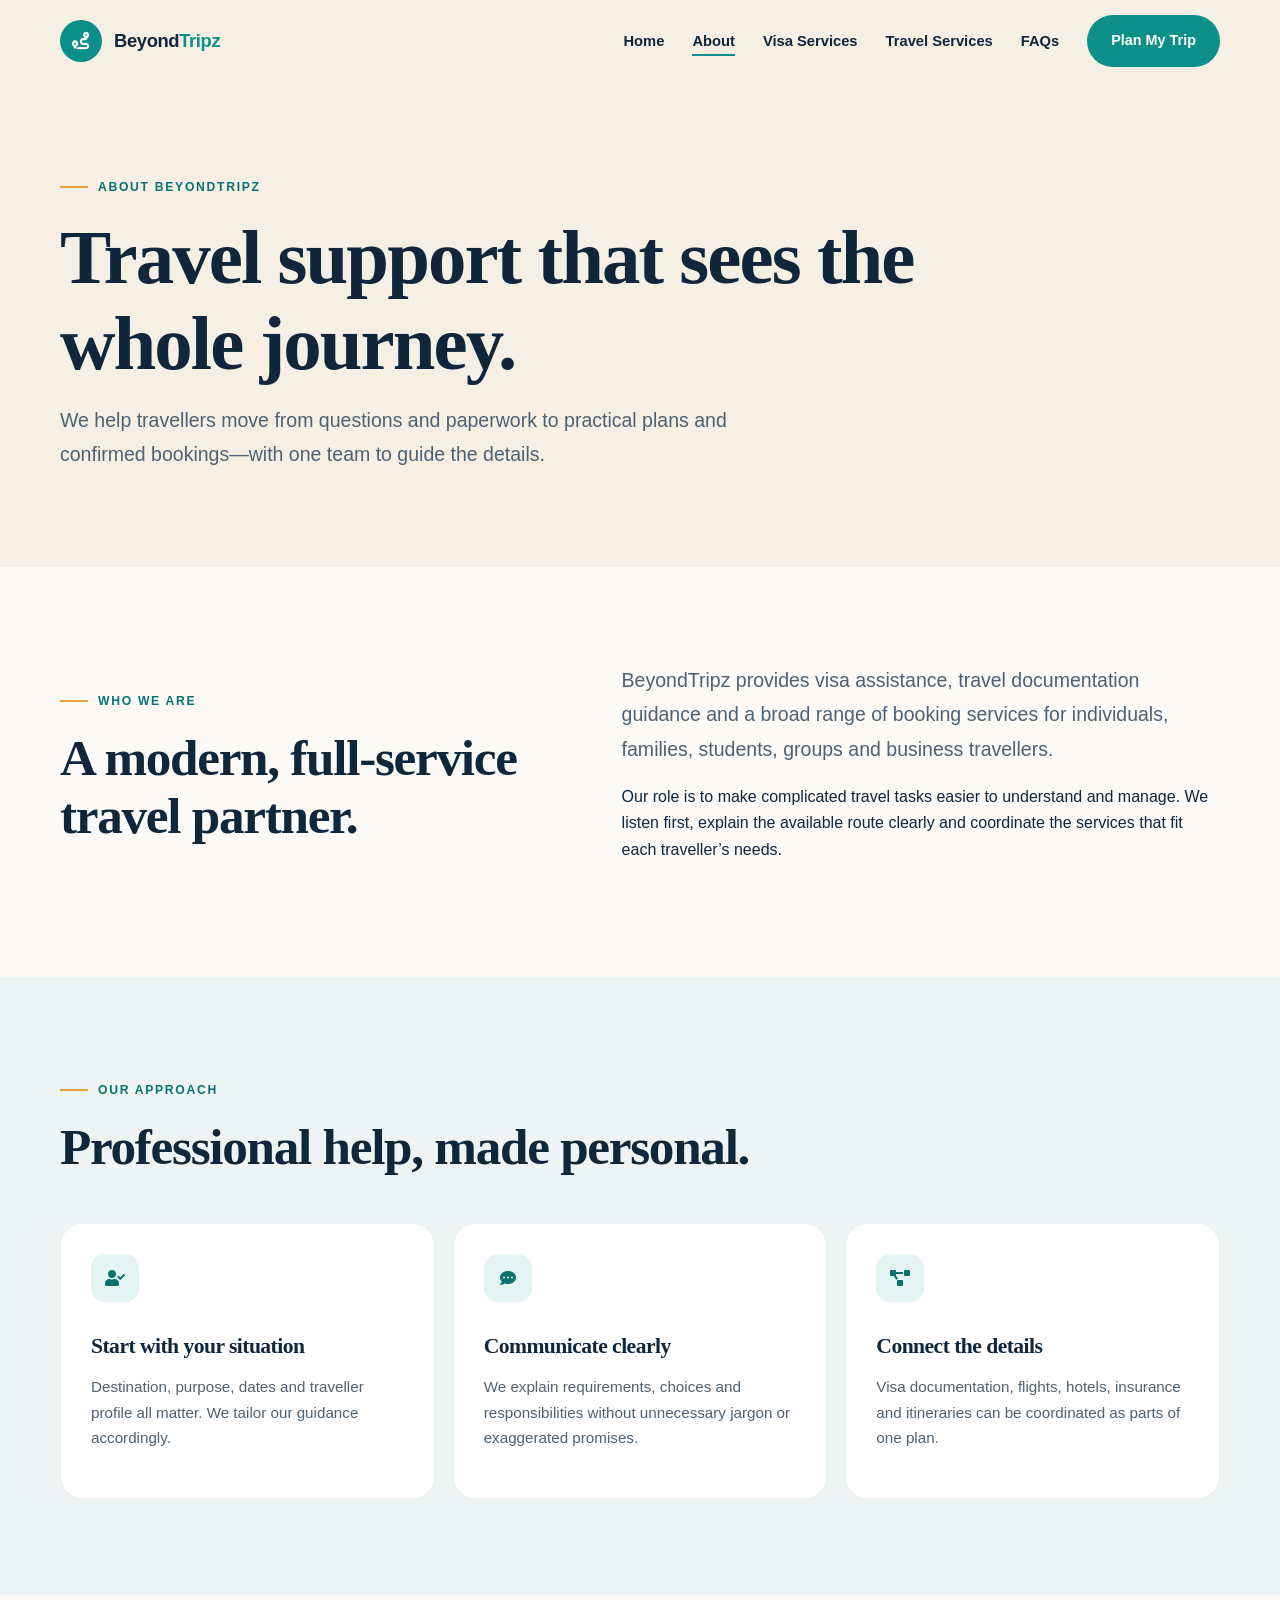
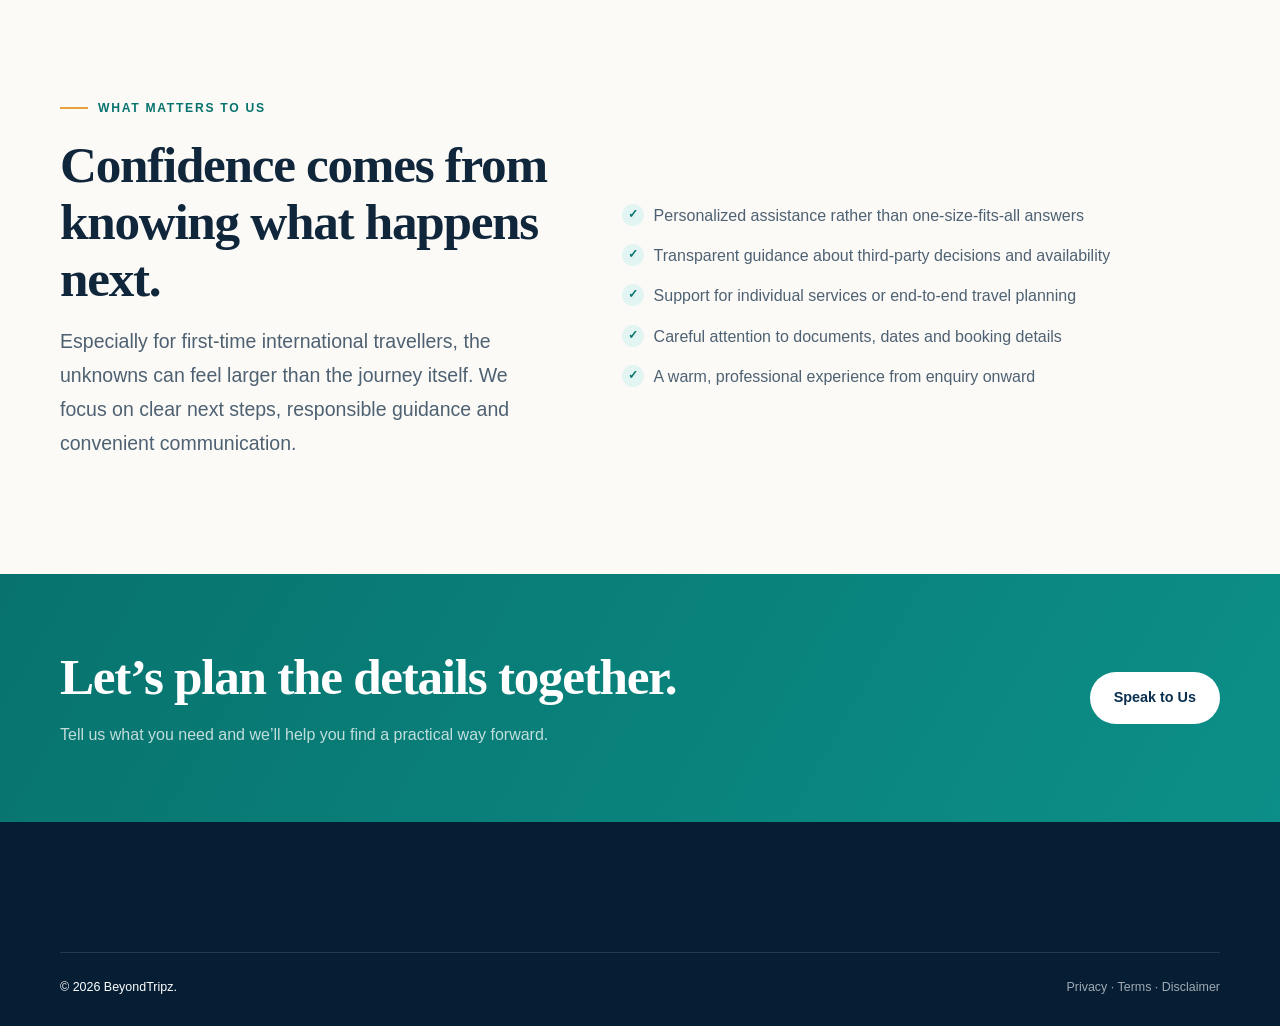
==== about.html @ 84943412 "Upgrade BeyondTripz website" ====
<!doctype html><html lang="en"><head><meta charset="utf-8"><meta name="viewport" content="width=device-width,initial-scale=1"><title>About BeyondTripz | Your Complete Travel Partner</title><meta name="description" content="Meet BeyondTripz, a professional travel partner for visas, documentation, holidays and bookings."><link rel="stylesheet" href="assets/css/fontawesome-all.min.css"><link rel="stylesheet" href="assets/css/beyondtripz.css"></head><body>
<header class="site-header scrolled" data-header><div class="container nav-wrap"><a class="brand" href="index.html"><span class="brand-mark"><i class="fas fa-route"></i></span><span class="brand-name">Beyond<span>Tripz</span></span></a><button class="menu-toggle" data-menu-toggle aria-label="Open menu"><i class="fas fa-bars"></i></button><nav><ul class="nav-links" data-menu><li><a href="index.html">Home</a></li><li><a href="about.html" aria-current="page">About</a></li><li><a href="visas.html">Visa Services</a></li><li><a href="services.html">Travel Services</a></li><li><a href="faq.html">FAQs</a></li><li><a class="btn" href="contact.html">Plan My Trip</a></li></ul></nav></div></header>
<main><section class="page-hero"><div class="container"><p class="eyebrow">About BeyondTripz</p><h1>Travel support that sees the whole journey.</h1><p class="lead">We help travellers move from questions and paperwork to practical plans and confirmed bookings—with one team to guide the details.</p></div></section>
<section class="section"><div class="container split"><div><p class="eyebrow">Who we are</p><h2>A modern, full-service travel partner.</h2></div><div><p class="lead">BeyondTripz provides visa assistance, travel documentation guidance and a broad range of booking services for individuals, families, students, groups and business travellers.</p><p>Our role is to make complicated travel tasks easier to understand and manage. We listen first, explain the available route clearly and coordinate the services that fit each traveller’s needs.</p></div></div></section>
<section class="section services"><div class="container"><div class="section-head"><p class="eyebrow">Our approach</p><h2>Professional help, made personal.</h2></div><div class="card-grid"><article class="service-card"><span class="icon"><i class="fas fa-user-check"></i></span><h3>Start with your situation</h3><p>Destination, purpose, dates and traveller profile all matter. We tailor our guidance accordingly.</p></article><article class="service-card"><span class="icon"><i class="fas fa-comment-dots"></i></span><h3>Communicate clearly</h3><p>We explain requirements, choices and responsibilities without unnecessary jargon or exaggerated promises.</p></article><article class="service-card"><span class="icon"><i class="fas fa-project-diagram"></i></span><h3>Connect the details</h3><p>Visa documentation, flights, hotels, insurance and itineraries can be coordinated as parts of one plan.</p></article></div></div></section>
<section class="section"><div class="container split"><div><p class="eyebrow">What matters to us</p><h2>Confidence comes from knowing what happens next.</h2><p class="lead">Especially for first-time international travellers, the unknowns can feel larger than the journey itself. We focus on clear next steps, responsible guidance and convenient communication.</p></div><div><ul class="check-list"><li>Personalized assistance rather than one-size-fits-all answers</li><li>Transparent guidance about third-party decisions and availability</li><li>Support for individual services or end-to-end travel planning</li><li>Careful attention to documents, dates and booking details</li><li>A warm, professional experience from enquiry onward</li></ul></div></div></section>
<section class="cta-band"><div class="container cta-grid"><div><h2>Let’s plan the details together.</h2><p>Tell us what you need and we’ll help you find a practical way forward.</p></div><a class="btn btn-light" href="contact.html">Speak to Us</a></div></section></main>
<footer class="site-footer"><div class="container"><div class="footer-bottom"><span>© <span data-year></span> BeyondTripz.</span><span><a href="legal.html">Privacy · Terms · Disclaimer</a></span></div></div></footer><script src="assets/js/beyondtripz.js"></script></body></html>
---- assets/css/beyondtripz.css ----
:root {
  --ink: #10263b;
  --ink-soft: #4e6172;
  --navy: #0b2f4f;
  --navy-deep: #061e34;
  --teal: #0c8f88;
  --teal-dark: #08736e;
  --sand: #f5efe4;
  --cream: #fbfaf7;
  --white: #ffffff;
  --line: #dbe4e8;
  --amber: #e9a23b;
  --shadow: 0 24px 70px rgba(7, 34, 55, 0.12);
  --radius: 22px;
}

* { box-sizing: border-box; }
html { scroll-behavior: smooth; }
body {
  margin: 0;
  color: var(--ink);
  background: var(--cream);
  font-family: "Inter", "Segoe UI", Arial, sans-serif;
  font-size: 16px;
  line-height: 1.65;
  -webkit-font-smoothing: antialiased;
}
body.menu-open { overflow: hidden; }
a { color: inherit; text-decoration: none; }
img { display: block; width: 100%; }
button, input, select, textarea { font: inherit; }
button { cursor: pointer; }
.container { width: min(1160px, calc(100% - 40px)); margin: 0 auto; }
.narrow { width: min(780px, calc(100% - 40px)); margin: 0 auto; }
.eyebrow {
  display: inline-flex;
  align-items: center;
  gap: 10px;
  margin: 0 0 18px;
  color: var(--teal-dark);
  font-size: .76rem;
  font-weight: 800;
  letter-spacing: .14em;
  text-transform: uppercase;
}
.eyebrow::before { content: ""; width: 28px; height: 2px; background: var(--amber); }
h1, h2, h3, h4 { margin: 0 0 16px; font-family: Georgia, "Times New Roman", serif; line-height: 1.12; letter-spacing: -.025em; }
h1 { font-size: clamp(2.75rem, 7vw, 5.8rem); }
h2 { font-size: clamp(2rem, 4vw, 3.45rem); }
h3 { font-size: 1.35rem; }
p { margin: 0 0 18px; }
.lead { color: var(--ink-soft); font-size: clamp(1.05rem, 2vw, 1.22rem); line-height: 1.75; }
.muted { color: var(--ink-soft); }
.section { padding: 96px 0; }
.section-sm { padding: 68px 0; }
.section-head { max-width: 720px; margin-bottom: 48px; }
.section-head.center { margin-inline: auto; text-align: center; }
.section-head.center .eyebrow { justify-content: center; }
.kicker { color: var(--teal-dark); font-weight: 800; font-size: .8rem; letter-spacing: .12em; text-transform: uppercase; }

.site-header {
  position: fixed;
  inset: 0 0 auto;
  z-index: 50;
  border-bottom: 1px solid transparent;
  transition: .25s ease;
}
.site-header.scrolled { background: rgba(251,250,247,.96); border-color: var(--line); box-shadow: 0 10px 30px rgba(7,34,55,.06); backdrop-filter: blur(14px); }
.nav-wrap { height: 82px; display: flex; align-items: center; justify-content: space-between; gap: 30px; }
.brand { display: inline-flex; align-items: center; gap: 12px; font-weight: 800; }
.brand-mark { display: grid; place-items: center; width: 42px; height: 42px; border-radius: 50%; background: var(--teal); color: #fff; font-size: 1.1rem; }
.brand-name { font-size: 1.15rem; letter-spacing: -.02em; }
.brand-name span { color: var(--teal); }
.nav-links { display: flex; align-items: center; gap: 28px; list-style: none; margin: 0; padding: 0; font-size: .92rem; font-weight: 700; }
.nav-links a { position: relative; }
.nav-links a:not(.btn)::after { content: ""; position: absolute; left: 0; right: 100%; bottom: -7px; height: 2px; background: var(--teal); transition: .2s; }
.nav-links a:hover::after, .nav-links a[aria-current="page"]::after { right: 0; }
.menu-toggle { display: none; width: 44px; height: 44px; border: 0; border-radius: 50%; background: var(--white); color: var(--ink); box-shadow: 0 5px 20px rgba(0,0,0,.08); }

.btn { display: inline-flex; min-height: 52px; align-items: center; justify-content: center; gap: 10px; padding: 0 23px; border: 1px solid transparent; border-radius: 999px; background: var(--teal); color: #fff; font-size: .9rem; font-weight: 800; transition: transform .2s, box-shadow .2s, background .2s; }
.btn:hover { transform: translateY(-2px); background: var(--teal-dark); box-shadow: 0 14px 30px rgba(12,143,136,.24); }
.btn-outline { border-color: rgba(16,38,59,.22); background: transparent; color: var(--ink); }
.btn-outline:hover { background: var(--ink); color: #fff; box-shadow: none; }
.btn-light { background: #fff; color: var(--navy); }
.btn-light:hover { background: var(--sand); color: var(--navy); }
.text-link { display: inline-flex; align-items: center; gap: 8px; color: var(--teal-dark); font-weight: 800; }
.button-row { display: flex; flex-wrap: wrap; gap: 12px; margin-top: 30px; }

.hero { position: relative; min-height: 760px; display: grid; align-items: center; overflow: hidden; padding: 140px 0 85px; background: linear-gradient(105deg, rgba(251,250,247,.98) 0%, rgba(251,250,247,.92) 48%, rgba(251,250,247,.12) 72%), url("../../images/banner.jpg") center/cover; }
.hero::after { content: ""; position: absolute; inset: auto -80px -160px auto; width: 360px; height: 360px; border: 80px solid rgba(12,143,136,.1); border-radius: 50%; }
.hero-content { position: relative; z-index: 2; max-width: 730px; }
.hero h1 { max-width: 700px; color: var(--navy-deep); }
.hero h1 em { color: var(--teal); font-style: normal; }
.hero .lead { max-width: 610px; }
.trust-strip { position: absolute; z-index: 3; left: 0; right: 0; bottom: 0; background: rgba(6,30,52,.94); color: #fff; }
.trust-grid { display: grid; grid-template-columns: repeat(3, 1fr); }
.trust-item { display: flex; gap: 14px; align-items: center; padding: 22px 28px; border-right: 1px solid rgba(255,255,255,.13); }
.trust-item:last-child { border-right: 0; }
.trust-item i { color: #68d4cb; font-size: 1.15rem; }
.trust-item strong { display: block; font-size: .92rem; }
.trust-item small { color: rgba(255,255,255,.65); }

.intro-grid, .split { display: grid; grid-template-columns: .9fr 1.1fr; gap: 72px; align-items: center; }
.intro-card { padding: 38px; border: 1px solid var(--line); border-radius: var(--radius); background: #fff; box-shadow: var(--shadow); }
.check-list { display: grid; gap: 14px; list-style: none; padding: 0; margin: 24px 0 0; }
.check-list li { position: relative; padding-left: 32px; color: var(--ink-soft); }
.check-list li::before { content: "✓"; position: absolute; left: 0; top: 1px; display: grid; place-items: center; width: 22px; height: 22px; border-radius: 50%; background: #e2f5f2; color: var(--teal-dark); font-weight: 900; font-size: .75rem; }

.services { background: #edf4f3; }
.card-grid { display: grid; grid-template-columns: repeat(3, 1fr); gap: 18px; }
.service-card { position: relative; min-height: 270px; padding: 30px; overflow: hidden; border: 1px solid rgba(16,38,59,.08); border-radius: var(--radius); background: #fff; transition: transform .25s, box-shadow .25s; }
.service-card:hover { transform: translateY(-6px); box-shadow: var(--shadow); }
.service-card.featured { grid-column: span 2; background: var(--navy); color: #fff; }
.service-card.featured p { color: rgba(255,255,255,.72); max-width: 560px; }
.service-card p { color: var(--ink-soft); font-size: .95rem; }
.service-card .icon { display: grid; place-items: center; width: 48px; height: 48px; margin-bottom: 32px; border-radius: 14px; background: #e3f4f2; color: var(--teal-dark); }
.service-card.featured .icon { background: rgba(255,255,255,.12); color: #79ddd4; }
.service-card .text-link { position: absolute; left: 30px; bottom: 26px; }
.service-card.featured .text-link { color: #79ddd4; }

.visual-card { position: relative; min-height: 520px; overflow: hidden; border-radius: 28px; background: url("../../images/pic01.jpg") center/cover; box-shadow: var(--shadow); }
.visual-card::after { content: ""; position: absolute; inset: 0; background: linear-gradient(to top, rgba(6,30,52,.78), transparent 55%); }
.visual-caption { position: absolute; z-index: 2; left: 32px; right: 32px; bottom: 28px; color: #fff; }
.visual-caption p { margin: 0; color: rgba(255,255,255,.75); }
.tag-list { display: flex; flex-wrap: wrap; gap: 9px; list-style: none; padding: 0; margin: 24px 0 0; }
.tag-list li { padding: 8px 13px; border-radius: 999px; background: var(--sand); font-size: .82rem; font-weight: 700; }

.process { background: var(--navy-deep); color: #fff; }
.process .eyebrow { color: #78d8d0; }
.process .lead { color: rgba(255,255,255,.68); }
.steps { display: grid; grid-template-columns: repeat(5, 1fr); gap: 10px; counter-reset: step; }
.step { position: relative; padding: 26px 18px; border-left: 1px solid rgba(255,255,255,.16); counter-increment: step; }
.step::before { content: "0" counter(step); display: block; margin-bottom: 26px; color: #78d8d0; font-size: .78rem; font-weight: 800; letter-spacing: .12em; }
.step p { color: rgba(255,255,255,.62); font-size: .9rem; }

.why-grid { display: grid; grid-template-columns: 1fr 1fr; gap: 22px; }
.reason { padding: 28px; border-top: 1px solid var(--line); }
.reason span { display: inline-block; margin-bottom: 14px; color: var(--amber); font-weight: 900; }
.reason p { color: var(--ink-soft); margin: 0; }

.testimonial { padding: 56px; border-radius: 28px; background: var(--sand); text-align: center; }
.testimonial blockquote { max-width: 700px; margin: 0 auto 22px; font: 1.65rem/1.45 Georgia, serif; }
.testimonial small { color: var(--ink-soft); }
.faq-list { border-top: 1px solid var(--line); }
.faq-item { border-bottom: 1px solid var(--line); }
.faq-question { width: 100%; display: flex; justify-content: space-between; gap: 24px; padding: 24px 0; border: 0; background: transparent; color: var(--ink); text-align: left; font-weight: 800; }
.faq-question span:last-child { color: var(--teal); font-size: 1.25rem; transition: transform .2s; }
.faq-answer { display: none; max-width: 760px; padding: 0 0 24px; color: var(--ink-soft); }
.faq-item.open .faq-answer { display: block; }
.faq-item.open .faq-question span:last-child { transform: rotate(45deg); }

.cta-band { overflow: hidden; padding: 74px 0; background: linear-gradient(120deg, var(--teal-dark), var(--teal)); color: #fff; }
.cta-grid { display: flex; align-items: center; justify-content: space-between; gap: 40px; }
.cta-grid p { margin: 0; color: rgba(255,255,255,.75); }

.page-hero { padding: 170px 0 78px; background: var(--sand); }
.page-hero h1 { max-width: 900px; font-size: clamp(2.6rem, 6vw, 4.8rem); }
.page-hero p { max-width: 720px; }
.content-grid { display: grid; grid-template-columns: 280px 1fr; gap: 70px; align-items: start; }
.side-nav { position: sticky; top: 110px; padding: 24px; border: 1px solid var(--line); border-radius: 18px; background: #fff; }
.side-nav a { display: block; padding: 10px 0; color: var(--ink-soft); font-size: .9rem; font-weight: 700; border-bottom: 1px solid var(--line); }
.side-nav a:last-child { border: 0; }
.content-block { padding: 0 0 64px; scroll-margin-top: 110px; }
.content-block + .content-block { padding-top: 62px; border-top: 1px solid var(--line); }
.bullet-grid { display: grid; grid-template-columns: 1fr 1fr; gap: 12px 28px; margin: 22px 0; padding: 0; list-style: none; }
.bullet-grid li { position: relative; padding-left: 24px; color: var(--ink-soft); }
.bullet-grid li::before { content: "•"; position: absolute; left: 4px; color: var(--teal); font-weight: 900; }
.notice { margin: 28px 0; padding: 20px 22px; border-left: 4px solid var(--amber); background: var(--sand); color: var(--ink-soft); }

.form-card { padding: 36px; border-radius: var(--radius); background: #fff; box-shadow: var(--shadow); }
.form-grid { display: grid; grid-template-columns: 1fr 1fr; gap: 20px; }
.field.full { grid-column: 1 / -1; }
label { display: block; margin-bottom: 7px; font-size: .84rem; font-weight: 800; }
input, select, textarea { width: 100%; border: 1px solid var(--line); border-radius: 10px; padding: 13px 14px; background: #fff; color: var(--ink); }
input:focus, select:focus, textarea:focus { outline: 3px solid rgba(12,143,136,.14); border-color: var(--teal); }
textarea { min-height: 130px; resize: vertical; }
.contact-options { display: grid; gap: 14px; }
.contact-option { padding: 24px; border: 1px solid var(--line); border-radius: 16px; background: #fff; }
.contact-option i { margin-right: 10px; color: var(--teal); }

.site-footer { padding: 72px 0 28px; background: var(--navy-deep); color: #fff; }
.footer-grid { display: grid; grid-template-columns: 1.4fr repeat(3, 1fr); gap: 48px; }
.site-footer .brand { margin-bottom: 20px; }
.site-footer p, .site-footer a, .site-footer li { color: rgba(255,255,255,.62); }
.site-footer h4 { font: 800 .78rem/1.3 "Inter", sans-serif; letter-spacing: .12em; text-transform: uppercase; }
.footer-links { list-style: none; margin: 0; padding: 0; }
.footer-links li { margin-bottom: 10px; }
.footer-links a:hover { color: #fff; }
.footer-bottom { display: flex; justify-content: space-between; gap: 20px; margin-top: 58px; padding-top: 24px; border-top: 1px solid rgba(255,255,255,.12); font-size: .78rem; }
.float-contact { position: fixed; z-index: 40; right: 22px; bottom: 22px; display: grid; place-items: center; width: 58px; height: 58px; border-radius: 50%; background: #1ebf72; color: #fff; box-shadow: 0 12px 30px rgba(0,0,0,.23); }
.skip-link { position: fixed; z-index: 100; left: 12px; top: -60px; padding: 10px 14px; background: #fff; color: #000; }
.skip-link:focus { top: 12px; }

@media (max-width: 960px) {
  .nav-links { position: fixed; inset: 0 0 0 22%; display: flex; flex-direction: column; align-items: flex-start; padding: 110px 36px 40px; background: var(--cream); transform: translateX(100%); transition: transform .25s; box-shadow: -20px 0 60px rgba(0,0,0,.12); }
  .nav-links.open { transform: translateX(0); }
  .menu-toggle { display: grid; place-items: center; z-index: 2; }
  .intro-grid, .split { grid-template-columns: 1fr; gap: 44px; }
  .card-grid { grid-template-columns: 1fr 1fr; }
  .service-card.featured { grid-column: span 2; }
  .steps { grid-template-columns: 1fr 1fr; }
  .content-grid { grid-template-columns: 1fr; }
  .side-nav { position: static; display: flex; gap: 14px; overflow-x: auto; white-space: nowrap; }
  .side-nav a { border: 0; }
  .footer-grid { grid-template-columns: 1fr 1fr; }
}

@media (max-width: 680px) {
  .container, .narrow { width: min(100% - 28px, 1160px); }
  .section { padding: 72px 0; }
  .hero { min-height: 760px; padding-top: 120px; background: linear-gradient(rgba(251,250,247,.92), rgba(251,250,247,.96)), url("../../images/banner.jpg") center/cover; }
  .hero h1 { font-size: clamp(2.7rem, 14vw, 4rem); }
  .trust-strip { position: static; margin-top: 50px; }
  .trust-grid, .card-grid, .steps, .why-grid, .footer-grid, .form-grid, .bullet-grid { grid-template-columns: 1fr; }
  .trust-item { border-right: 0; border-bottom: 1px solid rgba(255,255,255,.12); }
  .service-card.featured { grid-column: auto; }
  .visual-card { min-height: 420px; }
  .testimonial { padding: 38px 24px; }
  .testimonial blockquote { font-size: 1.3rem; }
  .cta-grid, .footer-bottom { align-items: flex-start; flex-direction: column; }
  .page-hero { padding-top: 140px; }
  .form-card { padding: 24px; }
}

@media (prefers-reduced-motion: reduce) {
  *, *::before, *::after { scroll-behavior: auto !important; transition: none !important; }
}
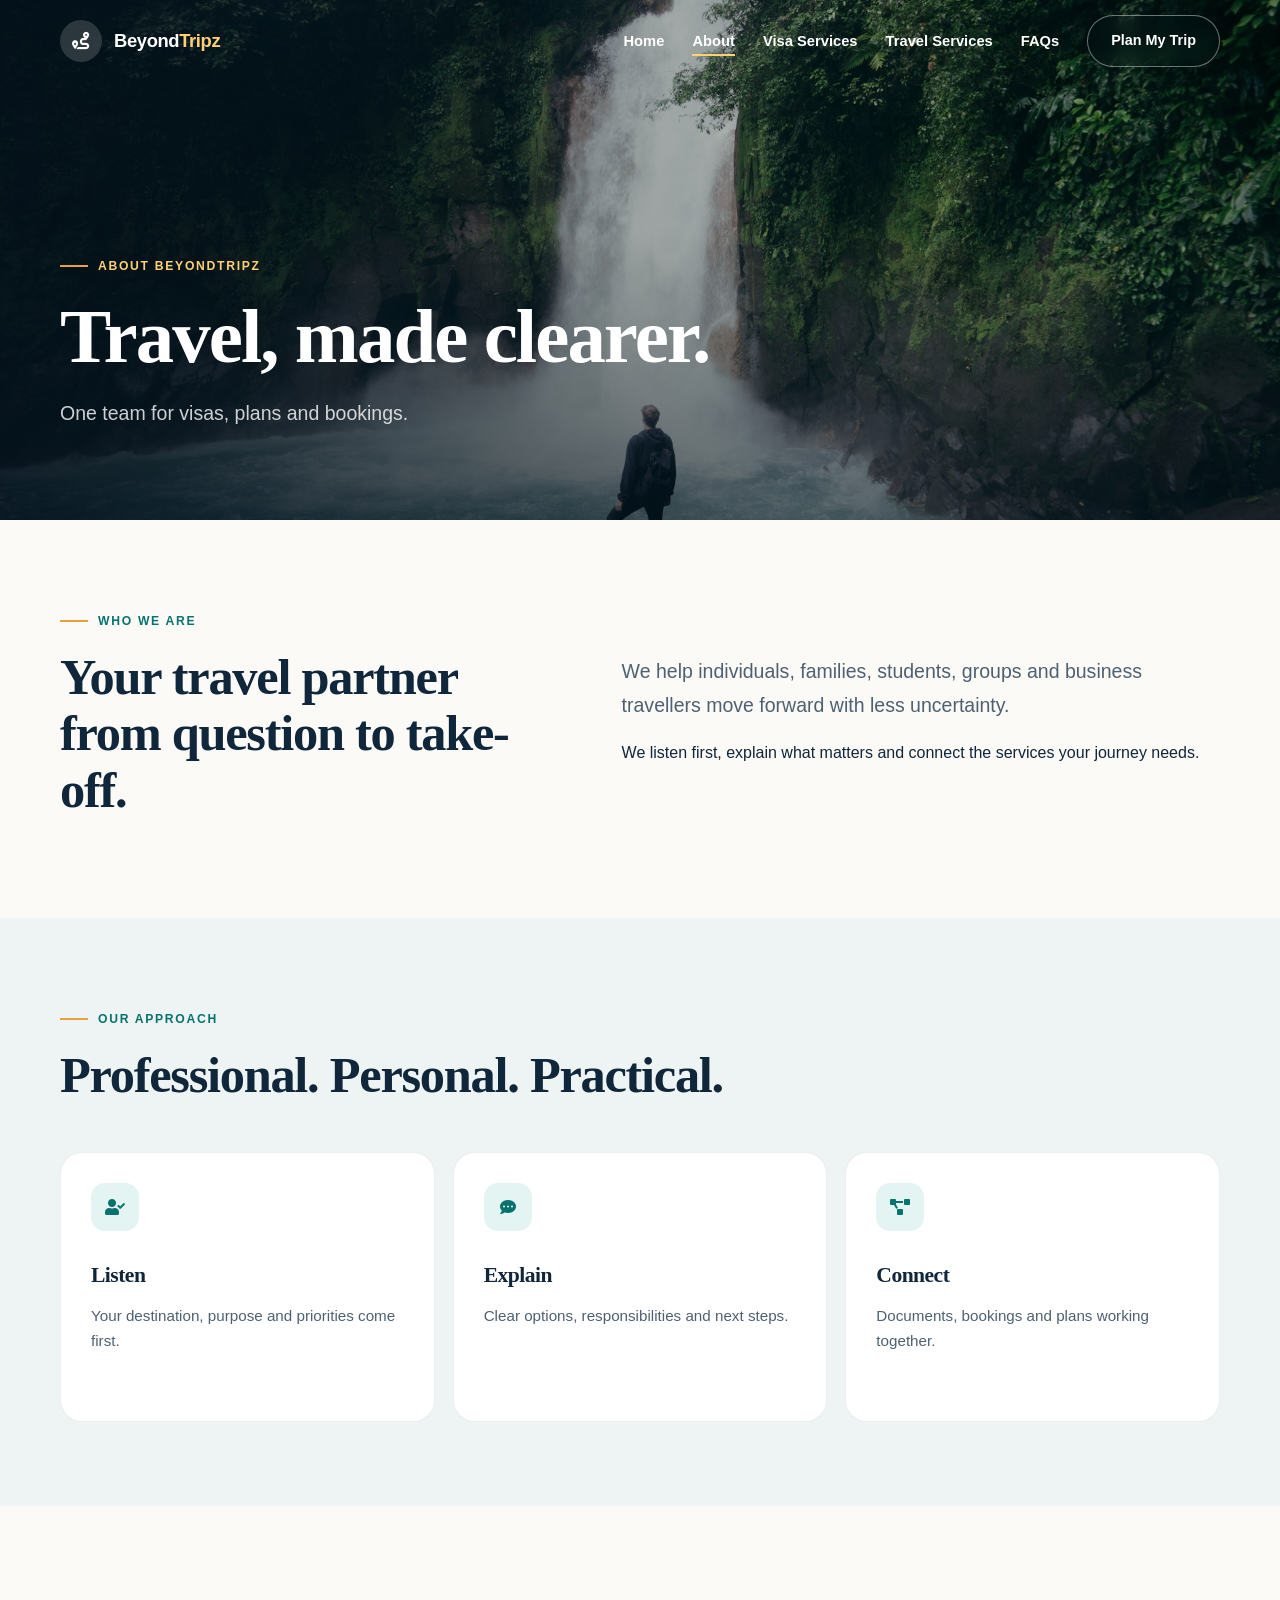
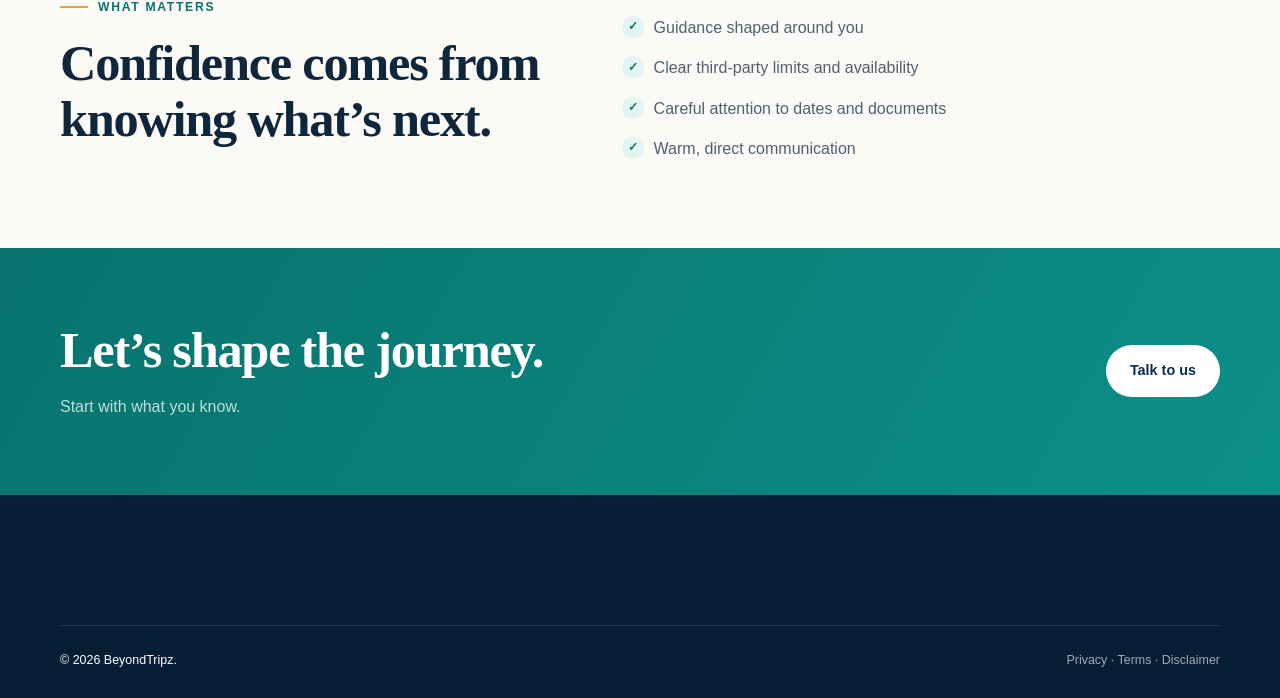
==== commit 7da60a87: "design changes" ====
--- a/about.html
+++ b/about.html
@@ -1,8 +1,8 @@
-<!doctype html><html lang="en"><head><meta charset="utf-8"><meta name="viewport" content="width=device-width,initial-scale=1"><title>About BeyondTripz | Your Complete Travel Partner</title><meta name="description" content="Meet BeyondTripz, a professional travel partner for visas, documentation, holidays and bookings."><link rel="stylesheet" href="assets/css/fontawesome-all.min.css"><link rel="stylesheet" href="assets/css/beyondtripz.css"></head><body>
+<!doctype html><html lang="en"><head><meta charset="utf-8"><meta name="viewport" content="width=device-width,initial-scale=1"><title>About BeyondTripz | Your Complete Travel Partner</title><meta name="description" content="Meet BeyondTripz, a professional travel partner for visas, documentation, holidays and bookings."><link rel="stylesheet" href="assets/css/fontawesome-all.min.css"><link rel="stylesheet" href="assets/css/beyondtripz.css"></head><body class="about-page inner-page">
 <header class="site-header scrolled" data-header><div class="container nav-wrap"><a class="brand" href="index.html"><span class="brand-mark"><i class="fas fa-route"></i></span><span class="brand-name">Beyond<span>Tripz</span></span></a><button class="menu-toggle" data-menu-toggle aria-label="Open menu"><i class="fas fa-bars"></i></button><nav><ul class="nav-links" data-menu><li><a href="index.html">Home</a></li><li><a href="about.html" aria-current="page">About</a></li><li><a href="visas.html">Visa Services</a></li><li><a href="services.html">Travel Services</a></li><li><a href="faq.html">FAQs</a></li><li><a class="btn" href="contact.html">Plan My Trip</a></li></ul></nav></div></header>
-<main><section class="page-hero"><div class="container"><p class="eyebrow">About BeyondTripz</p><h1>Travel support that sees the whole journey.</h1><p class="lead">We help travellers move from questions and paperwork to practical plans and confirmed bookings—with one team to guide the details.</p></div></section>
-<section class="section"><div class="container split"><div><p class="eyebrow">Who we are</p><h2>A modern, full-service travel partner.</h2></div><div><p class="lead">BeyondTripz provides visa assistance, travel documentation guidance and a broad range of booking services for individuals, families, students, groups and business travellers.</p><p>Our role is to make complicated travel tasks easier to understand and manage. We listen first, explain the available route clearly and coordinate the services that fit each traveller’s needs.</p></div></div></section>
-<section class="section services"><div class="container"><div class="section-head"><p class="eyebrow">Our approach</p><h2>Professional help, made personal.</h2></div><div class="card-grid"><article class="service-card"><span class="icon"><i class="fas fa-user-check"></i></span><h3>Start with your situation</h3><p>Destination, purpose, dates and traveller profile all matter. We tailor our guidance accordingly.</p></article><article class="service-card"><span class="icon"><i class="fas fa-comment-dots"></i></span><h3>Communicate clearly</h3><p>We explain requirements, choices and responsibilities without unnecessary jargon or exaggerated promises.</p></article><article class="service-card"><span class="icon"><i class="fas fa-project-diagram"></i></span><h3>Connect the details</h3><p>Visa documentation, flights, hotels, insurance and itineraries can be coordinated as parts of one plan.</p></article></div></div></section>
-<section class="section"><div class="container split"><div><p class="eyebrow">What matters to us</p><h2>Confidence comes from knowing what happens next.</h2><p class="lead">Especially for first-time international travellers, the unknowns can feel larger than the journey itself. We focus on clear next steps, responsible guidance and convenient communication.</p></div><div><ul class="check-list"><li>Personalized assistance rather than one-size-fits-all answers</li><li>Transparent guidance about third-party decisions and availability</li><li>Support for individual services or end-to-end travel planning</li><li>Careful attention to documents, dates and booking details</li><li>A warm, professional experience from enquiry onward</li></ul></div></div></section>
-<section class="cta-band"><div class="container cta-grid"><div><h2>Let’s plan the details together.</h2><p>Tell us what you need and we’ll help you find a practical way forward.</p></div><a class="btn btn-light" href="contact.html">Speak to Us</a></div></section></main>
+<main><section class="page-hero"><div class="container"><p class="eyebrow">About BeyondTripz</p><h1>Travel, made clearer.</h1><p class="lead">One team for visas, plans and bookings.</p></div></section>
+<section class="section"><div class="container split"><div><p class="eyebrow">Who we are</p><h2>Your travel partner from question to take-off.</h2></div><div><p class="lead">We help individuals, families, students, groups and business travellers move forward with less uncertainty.</p><p>We listen first, explain what matters and connect the services your journey needs.</p></div></div></section>
+<section class="section services"><div class="container"><div class="section-head"><p class="eyebrow">Our approach</p><h2>Professional. Personal. Practical.</h2></div><div class="card-grid"><article class="service-card"><span class="icon"><i class="fas fa-user-check"></i></span><h3>Listen</h3><p>Your destination, purpose and priorities come first.</p></article><article class="service-card"><span class="icon"><i class="fas fa-comment-dots"></i></span><h3>Explain</h3><p>Clear options, responsibilities and next steps.</p></article><article class="service-card"><span class="icon"><i class="fas fa-project-diagram"></i></span><h3>Connect</h3><p>Documents, bookings and plans working together.</p></article></div></div></section>
+<section class="section"><div class="container split"><div><p class="eyebrow">What matters</p><h2>Confidence comes from knowing what’s next.</h2></div><div><ul class="check-list"><li>Guidance shaped around you</li><li>Clear third-party limits and availability</li><li>Careful attention to dates and documents</li><li>Warm, direct communication</li></ul></div></div></section>
+<section class="cta-band"><div class="container cta-grid"><div><h2>Let’s shape the journey.</h2><p>Start with what you know.</p></div><a class="btn btn-light" href="contact.html">Talk to us</a></div></section></main>
 <footer class="site-footer"><div class="container"><div class="footer-bottom"><span>© <span data-year></span> BeyondTripz.</span><span><a href="legal.html">Privacy · Terms · Disclaimer</a></span></div></div></footer><script src="assets/js/beyondtripz.js"></script></body></html>
--- a/assets/css/beyondtripz.css
+++ b/assets/css/beyondtripz.css
@@ -46,12 +46,12 @@
 .eyebrow::before { content: ""; width: 28px; height: 2px; background: var(--amber); }
 h1, h2, h3, h4 { margin: 0 0 16px; font-family: Georgia, "Times New Roman", serif; line-height: 1.12; letter-spacing: -.025em; }
 h1 { font-size: clamp(2.75rem, 7vw, 5.8rem); }
-h2 { font-size: clamp(2rem, 4vw, 3.45rem); }
+h2 { font-size: clamp(2rem, 4vw, 3.15rem); }
 h3 { font-size: 1.35rem; }
 p { margin: 0 0 18px; }
 .lead { color: var(--ink-soft); font-size: clamp(1.05rem, 2vw, 1.22rem); line-height: 1.75; }
 .muted { color: var(--ink-soft); }
-.section { padding: 96px 0; }
+.section { padding: 84px 0; }
 .section-sm { padding: 68px 0; }
 .section-head { max-width: 720px; margin-bottom: 48px; }
 .section-head.center { margin-inline: auto; text-align: center; }
@@ -85,20 +85,63 @@
 .btn-light:hover { background: var(--sand); color: var(--navy); }
 .text-link { display: inline-flex; align-items: center; gap: 8px; color: var(--teal-dark); font-weight: 800; }
 .button-row { display: flex; flex-wrap: wrap; gap: 12px; margin-top: 30px; }
-
-.hero { position: relative; min-height: 760px; display: grid; align-items: center; overflow: hidden; padding: 140px 0 85px; background: linear-gradient(105deg, rgba(251,250,247,.98) 0%, rgba(251,250,247,.92) 48%, rgba(251,250,247,.12) 72%), url("../../images/banner.jpg") center/cover; }
-.hero::after { content: ""; position: absolute; inset: auto -80px -160px auto; width: 360px; height: 360px; border: 80px solid rgba(12,143,136,.1); border-radius: 50%; }
-.hero-content { position: relative; z-index: 2; max-width: 730px; }
-.hero h1 { max-width: 700px; color: var(--navy-deep); }
-.hero h1 em { color: var(--teal); font-style: normal; }
-.hero .lead { max-width: 610px; }
-.trust-strip { position: absolute; z-index: 3; left: 0; right: 0; bottom: 0; background: rgba(6,30,52,.94); color: #fff; }
-.trust-grid { display: grid; grid-template-columns: repeat(3, 1fr); }
-.trust-item { display: flex; gap: 14px; align-items: center; padding: 22px 28px; border-right: 1px solid rgba(255,255,255,.13); }
-.trust-item:last-child { border-right: 0; }
-.trust-item i { color: #68d4cb; font-size: 1.15rem; }
-.trust-item strong { display: block; font-size: .92rem; }
-.trust-item small { color: rgba(255,255,255,.65); }
+.hero .button-row { gap: 16px; margin-top: 34px; margin-bottom: 0; }
+
+.hero {
+  position: relative;
+  min-height: 100svh;
+  display: grid;
+  align-items: center;
+  overflow: hidden;
+  padding: 138px 0 112px;
+  isolation: isolate;
+  perspective: 1600px;
+  background: #10263b url("../../images/doorway-journey-v2.jpg") center 58%/cover no-repeat;
+}
+.hero-shade { position: absolute; z-index: -1; inset: 0; background: linear-gradient(90deg, rgba(4,17,28,.72) 0%, rgba(4,17,28,.2) 35%, transparent 58%), linear-gradient(180deg, rgba(4,17,28,.5), transparent 32%, rgba(4,17,28,.58)); }
+.hero-stage { min-height: calc(100svh - 250px); display: flex; align-items: flex-end; justify-content: flex-start; text-align: left; }
+.hero-content { position: relative; z-index: 2; max-width: 470px; padding: 28px 30px; border-left: 2px solid rgba(255,209,116,.9); border-radius: 0 18px 18px 0; background: linear-gradient(90deg, rgba(4,17,28,.58), rgba(4,17,28,.14)); backdrop-filter: blur(5px); opacity: 0; transform: translateY(18px); animation: hero-reveal .9s 1.55s ease forwards; }
+.hero-kicker { display: inline-flex; margin: 0 0 12px; color: #ffd174; font-size: .68rem; font-weight: 800; letter-spacing: .15em; text-transform: uppercase; }
+.hero h1 { max-width: 450px; color: #fff; font-size: clamp(3rem, 5vw, 5.1rem); line-height: .98; text-wrap: balance; text-shadow: 0 4px 22px rgba(0,0,0,.42); }
+.hero .lead { max-width: 420px; color: rgba(255,255,255,.88); font-size: 1.03rem; line-height: 1.55; text-shadow: 0 2px 18px rgba(0,0,0,.5); }
+.btn-amber { background: #f3aa3c; color: #10263b; }
+.btn-amber:hover { background: #ffd174; color: #10263b; box-shadow: 0 14px 30px rgba(243,170,60,.3); }
+.btn-glass { border-color: rgba(255,255,255,.46); background: rgba(4,17,28,.22); color: #fff; backdrop-filter: blur(8px); }
+.btn-glass:hover { border-color: #fff; background: #fff; color: var(--navy); box-shadow: none; }
+
+.door-curtain { position: absolute; z-index: 5; inset: 0; display: flex; pointer-events: none; }
+.door-panel { position: relative; width: 50.2%; height: 100%; overflow: hidden; border: 1px solid rgba(255,224,184,.24); background-color: rgba(104,57,29,.13); background-image: linear-gradient(110deg, rgba(255,236,207,.12), transparent 32%, rgba(62,29,13,.1) 68%, rgba(255,221,173,.08)), repeating-linear-gradient(90deg, transparent 0 13.8%, rgba(74,38,19,.16) 14%, rgba(255,233,199,.08) 14.3%, transparent 14.7% 28%); box-shadow: inset 0 0 0 10px rgba(82,43,22,.58), inset 0 0 0 12px rgba(255,224,181,.16), inset 0 0 55px rgba(24,10,4,.18), 0 0 40px rgba(0,0,0,.12); backdrop-filter: blur(1.5px) brightness(.84) saturate(.9); -webkit-backdrop-filter: blur(1.5px) brightness(.84) saturate(.9); }
+.door-panel::before { content: ""; position: absolute; inset: 5%; border: 2px solid rgba(80,41,20,.38); box-shadow: inset 0 1px 0 rgba(255,231,198,.25), 0 0 0 1px rgba(255,255,255,.04); }
+.door-panel::after { content: ""; position: absolute; top: 0; bottom: 0; width: 16px; background: linear-gradient(90deg, rgba(46,21,9,.38), rgba(255,220,171,.16), rgba(35,15,6,.22)); }
+.door-panel-left::after { right: 0; }
+.door-panel-right::after { left: 0; }
+.door-panel-left { transform-origin: left center; animation: open-left 1.65s .2s cubic-bezier(.72,.01,.27,1) forwards; }
+.door-panel-right { transform-origin: right center; animation: open-right 1.65s .2s cubic-bezier(.72,.01,.27,1) forwards; }
+.door-handle { position: absolute; z-index: 2; top: 50%; width: 62px; height: 8px; border-radius: 99px; background: linear-gradient(#e2b765, #9b6726); box-shadow: 0 3px 7px rgba(0,0,0,.42), inset 0 1px rgba(255,255,255,.5); }
+.door-handle::before { content: ""; position: absolute; top: 50%; width: 24px; height: 24px; border-radius: 50%; background: linear-gradient(135deg,#edc778,#9a6527); transform: translateY(-50%); box-shadow: 0 2px 6px rgba(0,0,0,.35); }
+.door-panel-left .door-handle { right: 6%; }
+.door-panel-left .door-handle::before { right: -2px; }
+.door-panel-right .door-handle { left: 6%; }
+.door-panel-right .door-handle::before { left: -2px; }
+.scroll-cue { position: absolute; z-index: 4; left: 50%; bottom: 26px; display: grid; justify-items: center; gap: 7px; transform: translateX(-50%); color: #fff; font-size: .68rem; font-weight: 800; letter-spacing: .15em; text-transform: uppercase; text-shadow: 0 2px 12px rgba(0,0,0,.7); opacity: 0; animation: scroll-appear .5s 2s ease forwards; }
+.scroll-cue i { font-size: 1.05rem; animation: scroll-blink 1.35s 2.2s ease-in-out infinite; }
+
+@keyframes open-left { to { transform: translateX(-102%) rotateY(-12deg); } }
+@keyframes open-right { to { transform: translateX(102%) rotateY(12deg); } }
+@keyframes hero-reveal { to { opacity: 1; transform: translateY(0); } }
+@keyframes scroll-appear { to { opacity: 1; } }
+@keyframes scroll-blink { 0%,100% { opacity: .25; transform: translateY(0); } 50% { opacity: 1; transform: translateY(7px); } }
+
+.home-page .site-header:not(.scrolled) .brand-name, .home-page .site-header:not(.scrolled) .nav-links a { color: #fff; }
+.home-page .site-header:not(.scrolled) .brand-mark { background: rgba(255,255,255,.16); backdrop-filter: blur(8px); }
+.home-page .site-header:not(.scrolled) .brand-name span { color: #ffd174; }
+.home-page .site-header:not(.scrolled) .nav-links a:not(.btn)::after { background: #ffd174; }
+.home-page .site-header:not(.scrolled) .nav-links .btn { border-color: rgba(255,255,255,.4); background: rgba(4,17,28,.22); backdrop-filter: blur(8px); }
+.inner-page .site-header:not(.scrolled) .brand-name, .inner-page .site-header:not(.scrolled) .nav-links a { color: #fff; }
+.inner-page .site-header:not(.scrolled) .brand-name span { color: #ffd174; }
+.inner-page .site-header:not(.scrolled) .brand-mark { background: rgba(255,255,255,.16); backdrop-filter: blur(8px); }
+.inner-page .site-header:not(.scrolled) .nav-links a:not(.btn)::after { background: #ffd174; }
+.inner-page .site-header:not(.scrolled) .nav-links .btn, .inner-page .site-header:not(.scrolled) > .container > .btn { border-color: rgba(255,255,255,.42); background: rgba(4,17,28,.24); color: #fff; backdrop-filter: blur(8px); }
 
 .intro-grid, .split { display: grid; grid-template-columns: .9fr 1.1fr; gap: 72px; align-items: center; }
 .intro-card { padding: 38px; border: 1px solid var(--line); border-radius: var(--radius); background: #fff; box-shadow: var(--shadow); }
@@ -129,9 +172,11 @@
 .process .eyebrow { color: #78d8d0; }
 .process .lead { color: rgba(255,255,255,.68); }
 .steps { display: grid; grid-template-columns: repeat(5, 1fr); gap: 10px; counter-reset: step; }
+.steps-four { grid-template-columns: repeat(4, 1fr); }
 .step { position: relative; padding: 26px 18px; border-left: 1px solid rgba(255,255,255,.16); counter-increment: step; }
 .step::before { content: "0" counter(step); display: block; margin-bottom: 26px; color: #78d8d0; font-size: .78rem; font-weight: 800; letter-spacing: .12em; }
-.step p { color: rgba(255,255,255,.62); font-size: .9rem; }
+.step p { color: var(--ink-soft); font-size: .9rem; }
+.process .step p { color: rgba(255,255,255,.62); }
 
 .why-grid { display: grid; grid-template-columns: 1fr 1fr; gap: 22px; }
 .reason { padding: 28px; border-top: 1px solid var(--line); }
@@ -153,9 +198,21 @@
 .cta-grid { display: flex; align-items: center; justify-content: space-between; gap: 40px; }
 .cta-grid p { margin: 0; color: rgba(255,255,255,.75); }
 
-.page-hero { padding: 170px 0 78px; background: var(--sand); }
-.page-hero h1 { max-width: 900px; font-size: clamp(2.6rem, 6vw, 4.8rem); }
-.page-hero p { max-width: 720px; }
+.page-hero { position: relative; min-height: 520px; display: grid; align-items: end; padding: 170px 0 72px; overflow: hidden; isolation: isolate; background: var(--navy); color: #fff; }
+.page-hero::before { content: ""; position: absolute; z-index: -2; inset: 0; background-position: center; background-size: cover; transform: scale(1.02); }
+.page-hero::after { content: ""; position: absolute; z-index: -1; inset: 0; background: linear-gradient(90deg, rgba(4,17,28,.82), rgba(4,17,28,.2) 65%), linear-gradient(0deg, rgba(4,17,28,.5), transparent 55%); }
+.page-hero .container { position: relative; }
+.page-hero h1 { max-width: 720px; font-size: clamp(2.8rem, 6vw, 5.2rem); text-wrap: balance; }
+.page-hero p { max-width: 560px; }
+.page-hero .lead { color: rgba(255,255,255,.8); }
+.page-hero .eyebrow { color: #ffd174; }
+.about-page .page-hero::before { background-image: url("../../images/banner.jpg"); background-position: center 46%; }
+.services-page .page-hero::before { background-image: url("../../images/pic05.jpg"); background-position: center 54%; }
+.visas-page .page-hero::before { background-image: url("../../images/pic03.jpg"); background-position: center 57%; }
+.faq-page .page-hero::before { background-image: url("../../images/pic02.jpg"); background-position: center 43%; }
+.contact-page .page-hero::before { background-image: url("../../images/pic04.jpg"); background-position: center 50%; }
+.legal-page .page-hero { min-height: 430px; }
+.legal-page .page-hero::before { background-image: url("../../images/banner.jpg"); background-position: center 58%; }
 .content-grid { display: grid; grid-template-columns: 280px 1fr; gap: 70px; align-items: start; }
 .side-nav { position: sticky; top: 110px; padding: 24px; border: 1px solid var(--line); border-radius: 18px; background: #fff; }
 .side-nav a { display: block; padding: 10px 0; color: var(--ink-soft); font-size: .9rem; font-weight: 700; border-bottom: 1px solid var(--line); }
@@ -177,6 +234,8 @@
 .contact-options { display: grid; gap: 14px; }
 .contact-option { padding: 24px; border: 1px solid var(--line); border-radius: 16px; background: #fff; }
 .contact-option i { margin-right: 10px; color: var(--teal); }
+.contact-option p { margin: 6px 0 0; color: var(--ink-soft); font-size: .9rem; }
+.form-note { margin: 12px 0 0; font-size: .8rem; }
 
 .site-footer { padding: 72px 0 28px; background: var(--navy-deep); color: #fff; }
 .footer-grid { display: grid; grid-template-columns: 1.4fr repeat(3, 1fr); gap: 48px; }
@@ -199,18 +258,28 @@
   .card-grid { grid-template-columns: 1fr 1fr; }
   .service-card.featured { grid-column: span 2; }
   .steps { grid-template-columns: 1fr 1fr; }
+  .steps-four { grid-template-columns: 1fr 1fr; }
   .content-grid { grid-template-columns: 1fr; }
   .side-nav { position: static; display: flex; gap: 14px; overflow-x: auto; white-space: nowrap; }
   .side-nav a { border: 0; }
   .footer-grid { grid-template-columns: 1fr 1fr; }
+  .home-page .site-header:not(.scrolled) .nav-links a { color: var(--ink); }
+  .home-page .site-header:not(.scrolled) .nav-links .btn { color: #fff; background: var(--teal); }
+  .inner-page .site-header:not(.scrolled) .nav-links a { color: var(--ink); }
+  .inner-page .site-header:not(.scrolled) .nav-links .btn { color: #fff; background: var(--teal); }
 }
 
 @media (max-width: 680px) {
   .container, .narrow { width: min(100% - 28px, 1160px); }
   .section { padding: 72px 0; }
-  .hero { min-height: 760px; padding-top: 120px; background: linear-gradient(rgba(251,250,247,.92), rgba(251,250,247,.96)), url("../../images/banner.jpg") center/cover; }
-  .hero h1 { font-size: clamp(2.7rem, 14vw, 4rem); }
-  .trust-strip { position: static; margin-top: 50px; }
+  .hero { min-height: 100svh; padding: 110px 0 88px; background-position: 50% 55%; }
+  .hero-stage { min-height: calc(100svh - 220px); align-items: flex-end; }
+  .hero-content { max-width: 330px; padding: 20px 22px; }
+  .hero h1 { font-size: clamp(2.75rem, 13vw, 4rem); }
+  .hero-kicker { font-size: .6rem; letter-spacing: .1em; }
+  .hero .lead { max-width: 34rem; font-size: 1rem; line-height: 1.6; }
+  .hero .button-row { display: grid; grid-template-columns: 1fr; gap: 12px; width: min(100%, 320px); margin: 28px auto 0; }
+  .scroll-cue span { display: none; }
   .trust-grid, .card-grid, .steps, .why-grid, .footer-grid, .form-grid, .bullet-grid { grid-template-columns: 1fr; }
   .trust-item { border-right: 0; border-bottom: 1px solid rgba(255,255,255,.12); }
   .service-card.featured { grid-column: auto; }
@@ -218,10 +287,12 @@
   .testimonial { padding: 38px 24px; }
   .testimonial blockquote { font-size: 1.3rem; }
   .cta-grid, .footer-bottom { align-items: flex-start; flex-direction: column; }
-  .page-hero { padding-top: 140px; }
+  .page-hero { min-height: 460px; padding: 140px 0 52px; }
   .form-card { padding: 24px; }
 }
 
 @media (prefers-reduced-motion: reduce) {
   *, *::before, *::after { scroll-behavior: auto !important; transition: none !important; }
-}
+  .door-curtain { display: none; }
+  .hero-content, .scroll-cue { opacity: 1; transform: none; animation: none; }
+}
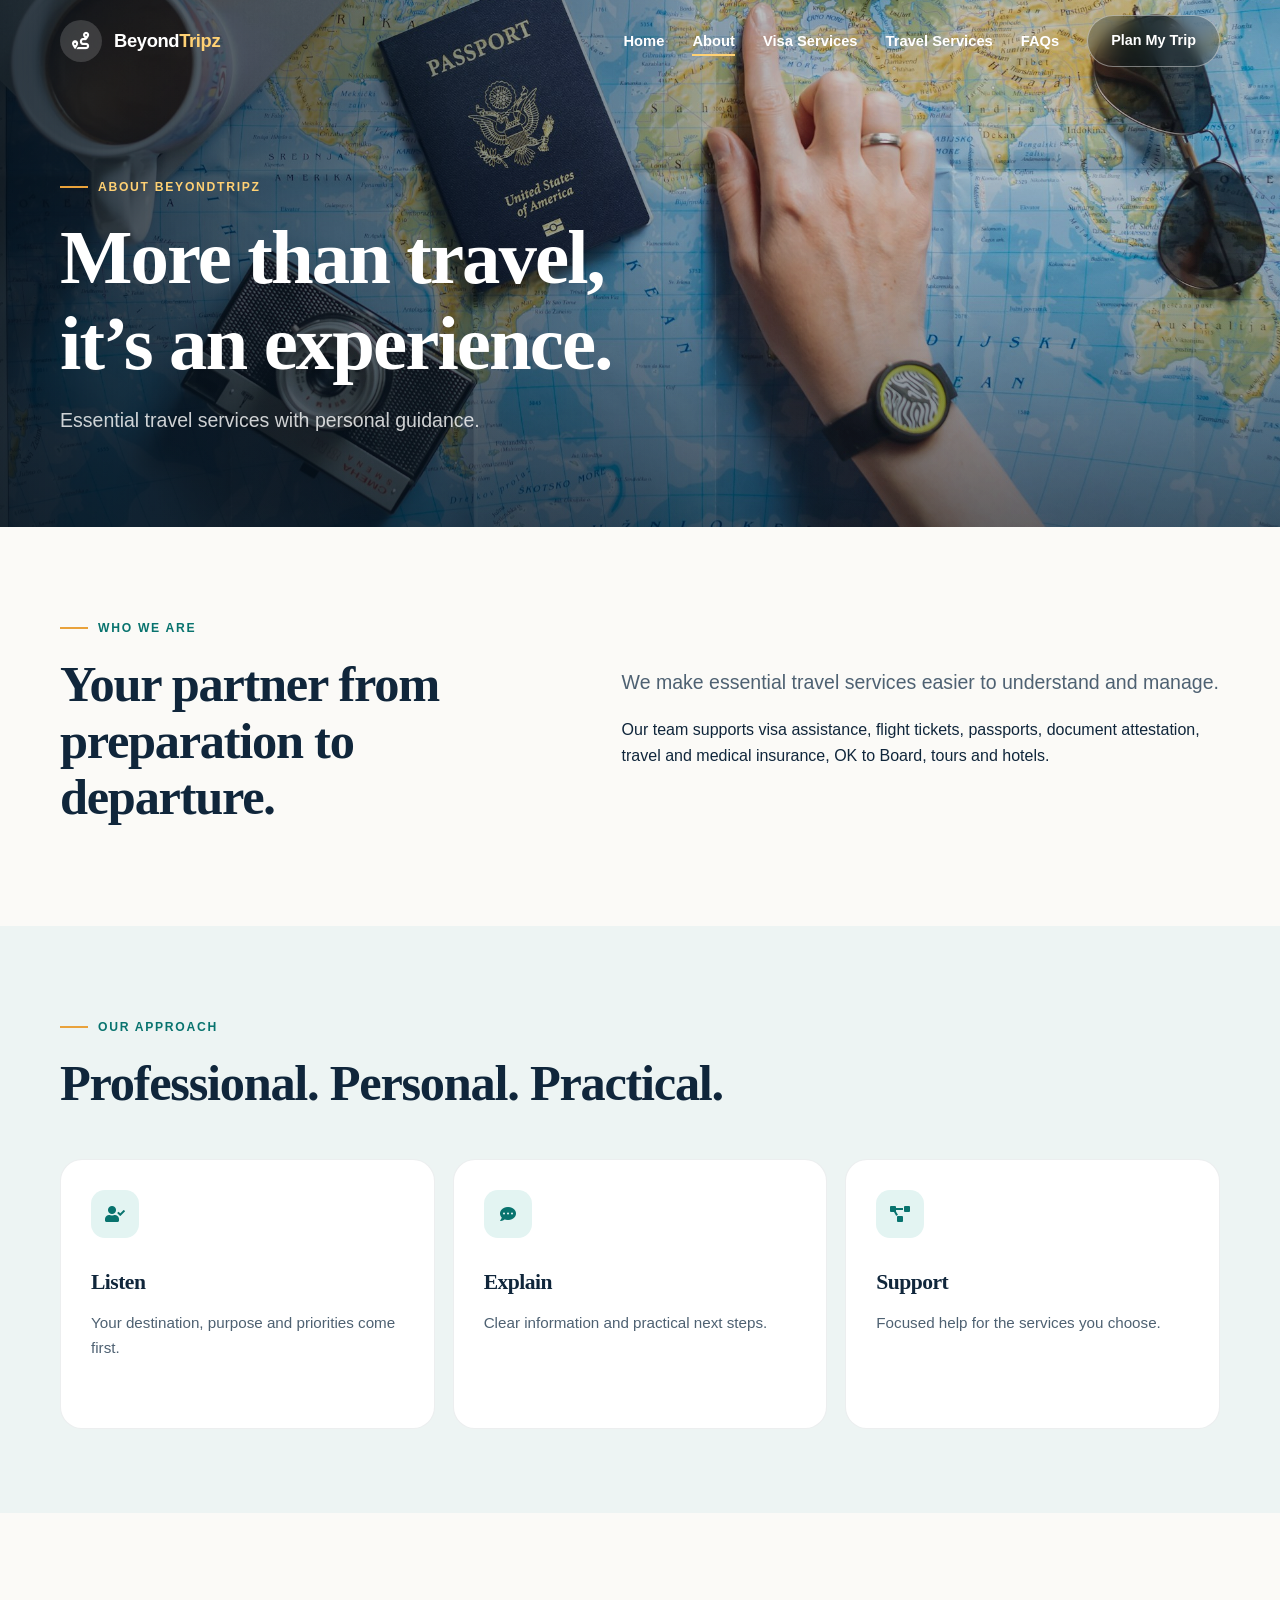
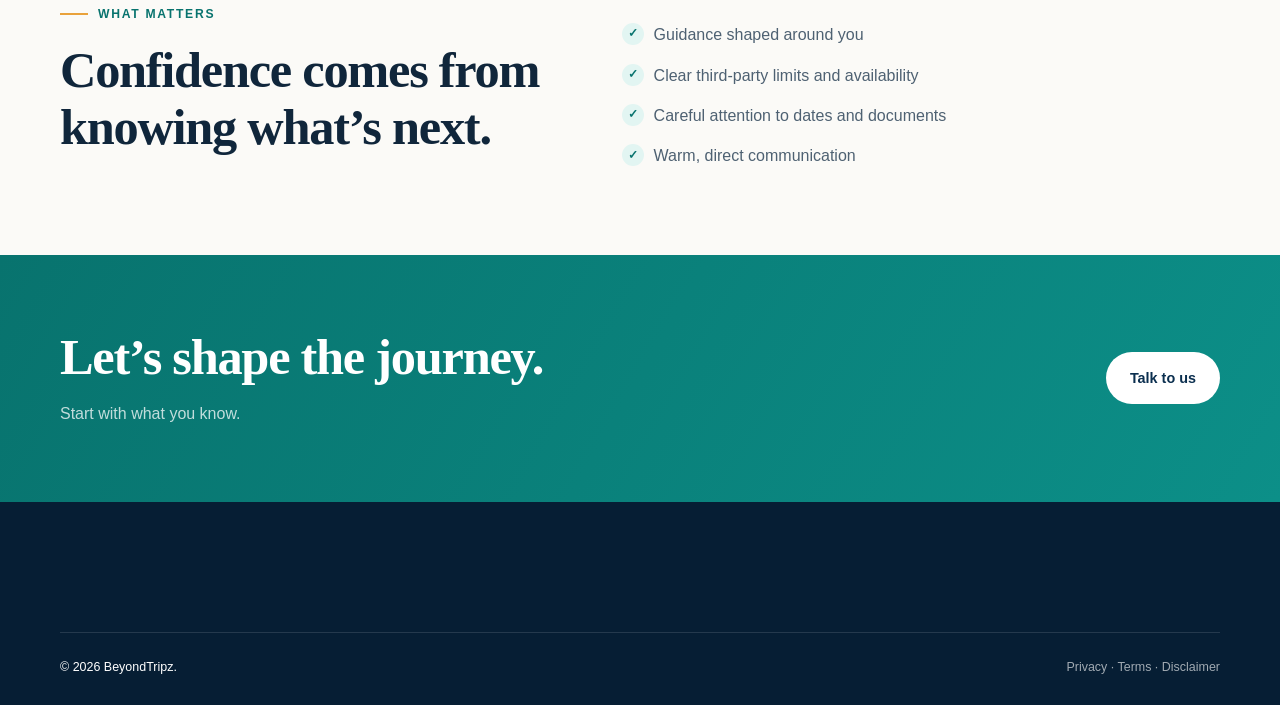
==== commit 48a12ce6: "changes after ba review" ====
--- a/about.html
+++ b/about.html
@@ -1,8 +1,8 @@
-<!doctype html><html lang="en"><head><meta charset="utf-8"><meta name="viewport" content="width=device-width,initial-scale=1"><title>About BeyondTripz | Your Complete Travel Partner</title><meta name="description" content="Meet BeyondTripz, a professional travel partner for visas, documentation, holidays and bookings."><link rel="stylesheet" href="assets/css/fontawesome-all.min.css"><link rel="stylesheet" href="assets/css/beyondtripz.css"></head><body class="about-page inner-page">
+<!doctype html><html lang="en"><head><meta charset="utf-8"><meta name="viewport" content="width=device-width,initial-scale=1"><title>About BeyondTripz | More Than Travel, It’s an Experience</title><meta name="description" content="Meet BeyondTripz, your partner for visa assistance, flights, passports, attestation, insurance, OK to Board, tours and hotels."><link rel="stylesheet" href="assets/css/fontawesome-all.min.css"><link rel="stylesheet" href="assets/css/beyondtripz.css"></head><body class="about-page inner-page">
 <header class="site-header scrolled" data-header><div class="container nav-wrap"><a class="brand" href="index.html"><span class="brand-mark"><i class="fas fa-route"></i></span><span class="brand-name">Beyond<span>Tripz</span></span></a><button class="menu-toggle" data-menu-toggle aria-label="Open menu"><i class="fas fa-bars"></i></button><nav><ul class="nav-links" data-menu><li><a href="index.html">Home</a></li><li><a href="about.html" aria-current="page">About</a></li><li><a href="visas.html">Visa Services</a></li><li><a href="services.html">Travel Services</a></li><li><a href="faq.html">FAQs</a></li><li><a class="btn" href="contact.html">Plan My Trip</a></li></ul></nav></div></header>
-<main><section class="page-hero"><div class="container"><p class="eyebrow">About BeyondTripz</p><h1>Travel, made clearer.</h1><p class="lead">One team for visas, plans and bookings.</p></div></section>
-<section class="section"><div class="container split"><div><p class="eyebrow">Who we are</p><h2>Your travel partner from question to take-off.</h2></div><div><p class="lead">We help individuals, families, students, groups and business travellers move forward with less uncertainty.</p><p>We listen first, explain what matters and connect the services your journey needs.</p></div></div></section>
-<section class="section services"><div class="container"><div class="section-head"><p class="eyebrow">Our approach</p><h2>Professional. Personal. Practical.</h2></div><div class="card-grid"><article class="service-card"><span class="icon"><i class="fas fa-user-check"></i></span><h3>Listen</h3><p>Your destination, purpose and priorities come first.</p></article><article class="service-card"><span class="icon"><i class="fas fa-comment-dots"></i></span><h3>Explain</h3><p>Clear options, responsibilities and next steps.</p></article><article class="service-card"><span class="icon"><i class="fas fa-project-diagram"></i></span><h3>Connect</h3><p>Documents, bookings and plans working together.</p></article></div></div></section>
+<main><section class="page-hero"><div class="container"><p class="eyebrow">About BeyondTripz</p><h1>More than travel, it’s an experience.</h1><p class="lead">Essential travel services with personal guidance.</p></div></section>
+<section class="section"><div class="container split"><div><p class="eyebrow">Who we are</p><h2>Your partner from preparation to departure.</h2></div><div><p class="lead">We make essential travel services easier to understand and manage.</p><p>Our team supports visa assistance, flight tickets, passports, document attestation, travel and medical insurance, OK to Board, tours and hotels.</p></div></div></section>
+<section class="section services"><div class="container"><div class="section-head"><p class="eyebrow">Our approach</p><h2>Professional. Personal. Practical.</h2></div><div class="card-grid"><article class="service-card"><span class="icon"><i class="fas fa-user-check"></i></span><h3>Listen</h3><p>Your destination, purpose and priorities come first.</p></article><article class="service-card"><span class="icon"><i class="fas fa-comment-dots"></i></span><h3>Explain</h3><p>Clear information and practical next steps.</p></article><article class="service-card"><span class="icon"><i class="fas fa-project-diagram"></i></span><h3>Support</h3><p>Focused help for the services you choose.</p></article></div></div></section>
 <section class="section"><div class="container split"><div><p class="eyebrow">What matters</p><h2>Confidence comes from knowing what’s next.</h2></div><div><ul class="check-list"><li>Guidance shaped around you</li><li>Clear third-party limits and availability</li><li>Careful attention to dates and documents</li><li>Warm, direct communication</li></ul></div></div></section>
 <section class="cta-band"><div class="container cta-grid"><div><h2>Let’s shape the journey.</h2><p>Start with what you know.</p></div><a class="btn btn-light" href="contact.html">Talk to us</a></div></section></main>
 <footer class="site-footer"><div class="container"><div class="footer-bottom"><span>© <span data-year></span> BeyondTripz.</span><span><a href="legal.html">Privacy · Terms · Disclaimer</a></span></div></div></footer><script src="assets/js/beyondtripz.js"></script></body></html>
--- a/assets/css/beyondtripz.css
+++ b/assets/css/beyondtripz.css
@@ -161,7 +161,7 @@
 .service-card .text-link { position: absolute; left: 30px; bottom: 26px; }
 .service-card.featured .text-link { color: #79ddd4; }
 
-.visual-card { position: relative; min-height: 520px; overflow: hidden; border-radius: 28px; background: url("../../images/pic01.jpg") center/cover; box-shadow: var(--shadow); }
+.visual-card { position: relative; min-height: 520px; overflow: hidden; border-radius: 28px; background: url("../../images/licensed-passport.jpg") center/cover; box-shadow: var(--shadow); }
 .visual-card::after { content: ""; position: absolute; inset: 0; background: linear-gradient(to top, rgba(6,30,52,.78), transparent 55%); }
 .visual-caption { position: absolute; z-index: 2; left: 32px; right: 32px; bottom: 28px; color: #fff; }
 .visual-caption p { margin: 0; color: rgba(255,255,255,.75); }
@@ -206,13 +206,13 @@
 .page-hero p { max-width: 560px; }
 .page-hero .lead { color: rgba(255,255,255,.8); }
 .page-hero .eyebrow { color: #ffd174; }
-.about-page .page-hero::before { background-image: url("../../images/banner.jpg"); background-position: center 46%; }
-.services-page .page-hero::before { background-image: url("../../images/pic05.jpg"); background-position: center 54%; }
-.visas-page .page-hero::before { background-image: url("../../images/pic03.jpg"); background-position: center 57%; }
-.faq-page .page-hero::before { background-image: url("../../images/pic02.jpg"); background-position: center 43%; }
-.contact-page .page-hero::before { background-image: url("../../images/pic04.jpg"); background-position: center 50%; }
+.about-page .page-hero::before { background-image: url("../../images/licensed-travel-planning.jpg"); background-position: center 48%; }
+.services-page .page-hero::before { background-image: url("../../images/licensed-tour-hotel.jpg"); background-position: center 54%; }
+.visas-page .page-hero::before { background-image: url("../../images/licensed-passport.jpg"); background-position: center 57%; }
+.faq-page .page-hero::before { background-image: url("../../images/licensed-flight.jpg"); background-position: center 43%; }
+.contact-page .page-hero::before { background-image: url("../../images/licensed-travel-planning.jpg"); background-position: center 50%; }
 .legal-page .page-hero { min-height: 430px; }
-.legal-page .page-hero::before { background-image: url("../../images/banner.jpg"); background-position: center 58%; }
+.legal-page .page-hero::before { background-image: url("../../images/licensed-passport.jpg"); background-position: center 58%; }
 .content-grid { display: grid; grid-template-columns: 280px 1fr; gap: 70px; align-items: start; }
 .side-nav { position: sticky; top: 110px; padding: 24px; border: 1px solid var(--line); border-radius: 18px; background: #fff; }
 .side-nav a { display: block; padding: 10px 0; color: var(--ink-soft); font-size: .9rem; font-weight: 700; border-bottom: 1px solid var(--line); }
